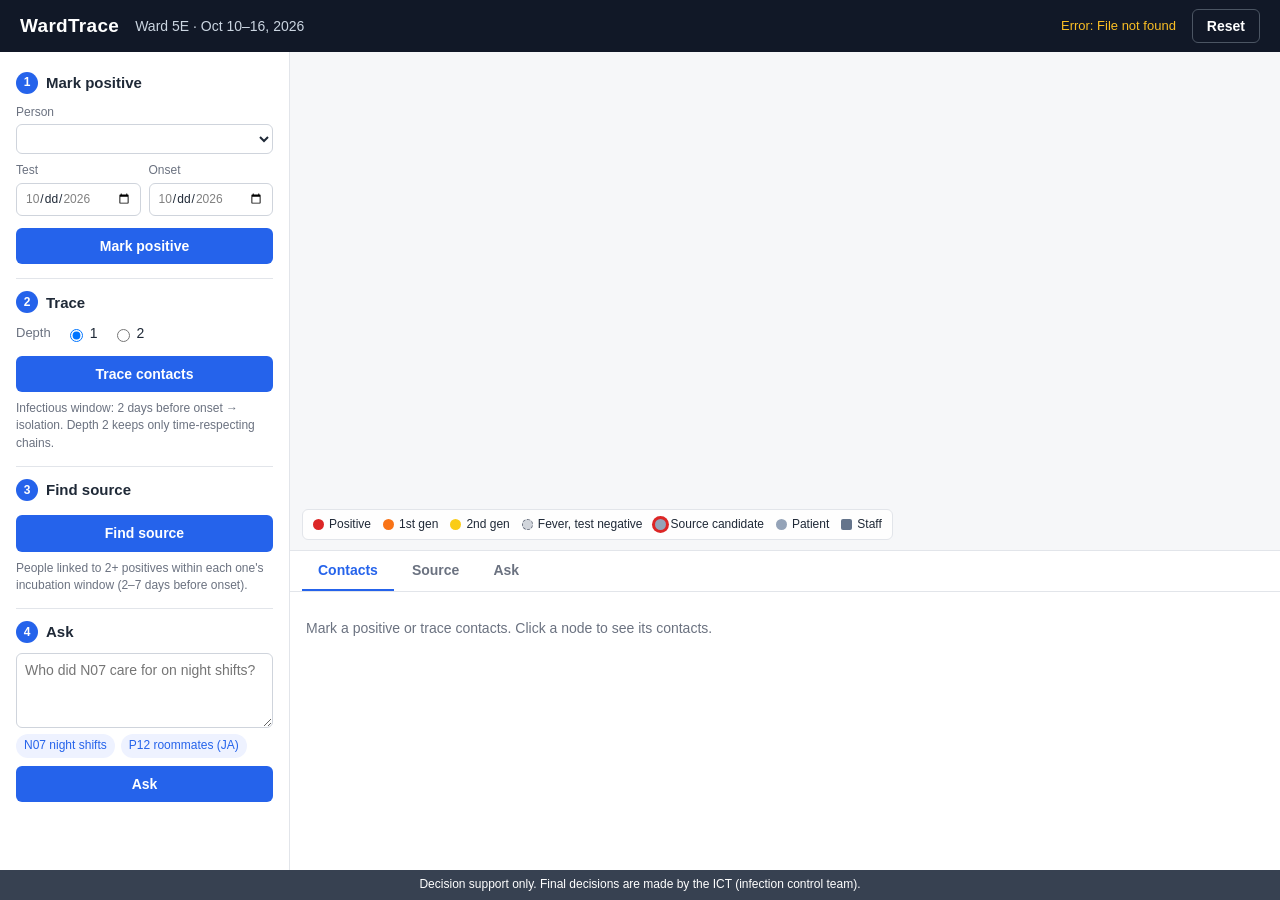
==== frontend/index.html @ 39a4a79b "Add frontend: graph, trace, source and ask panels - frontend/index.html, app.js, style.css: plain JS" ====
<!doctype html>
<html lang="en">
<head>
  <meta charset="utf-8">
  <meta name="viewport" content="width=device-width, initial-scale=1">
  <title>WardTrace</title>
  <link rel="stylesheet" href="style.css">
</head>
<body>
  <header>
    <h1>WardTrace</h1>
    <span class="sub">Ward 5E · Oct 10–16, 2026</span>
    <span id="status" class="status"></span>
    <button id="reset" class="ghost">Reset</button>
  </header>

  <aside>
    <section>
      <h2><span class="num">1</span> Mark positive</h2>
      <label>Person
        <select id="person"></select>
      </label>
      <div class="row">
        <label>Test <input type="date" id="test-date" min="2026-10-10" max="2026-10-16"></label>
        <label>Onset <input type="date" id="onset-date" min="2026-10-01" max="2026-10-16"></label>
      </div>
      <button id="mark">Mark positive</button>
    </section>

    <section>
      <h2><span class="num">2</span> Trace</h2>
      <div class="depth">
        Depth
        <label><input type="radio" name="depth" value="1" checked> 1</label>
        <label><input type="radio" name="depth" value="2"> 2</label>
      </div>
      <button id="trace">Trace contacts</button>
      <p class="hint">Infectious window: 2 days before onset → isolation. Depth 2 keeps only time-respecting chains.</p>
    </section>

    <section>
      <h2><span class="num">3</span> Find source</h2>
      <button id="source">Find source</button>
      <p class="hint">People linked to 2+ positives within each one's incubation window (2–7 days before onset).</p>
    </section>

    <section>
      <h2><span class="num">4</span> Ask</h2>
      <textarea id="question" rows="3" placeholder="Who did N07 care for on night shifts?"></textarea>
      <div class="chips">
        <button class="chip" data-q="Who did N07 care for on night shifts?">N07 night shifts</button>
        <button class="chip" data-q="P12と同じ病室にいた患者は？">P12 roommates (JA)</button>
      </div>
      <button id="ask">Ask</button>
    </section>
  </aside>

  <main>
    <div id="graph-wrap">
      <div id="cy"></div>
      <div class="legend">
        <span><i class="dot" style="background:var(--positive)"></i>Positive</span>
        <span><i class="dot" style="background:var(--gen1)"></i>1st gen</span>
        <span><i class="dot" style="background:var(--gen2)"></i>2nd gen</span>
        <span><i class="dot fever"></i>Fever, test negative</span>
        <span><i class="dot cand"></i>Source candidate</span>
        <span><i class="dot"></i>Patient</span>
        <span><i class="sq"></i>Staff</span>
      </div>
    </div>

    <div id="panel">
      <nav class="tabs">
        <button data-tab="contacts" class="active">Contacts</button>
        <button data-tab="source">Source</button>
        <button data-tab="ask">Ask</button>
      </nav>
      <div id="tab-contacts" class="tab active"><p class="empty">Mark a positive or trace contacts. Click a node to see its contacts.</p></div>
      <div id="tab-source" class="tab"><p class="empty">Click “Find source”.</p></div>
      <div id="tab-ask" class="tab"><p class="empty">Ask a question in English or Japanese. The generated Cypher is shown so the query is auditable.</p></div>
    </div>
  </main>

  <footer>Decision support only. Final decisions are made by the ICT (infection control team).</footer>

  <script src="/vendor/cytoscape.min.js"></script>
  <script src="app.js"></script>
</body>
</html>
---- frontend/style.css ----
:root {
  --bg: #f6f7f9;
  --panel: #ffffff;
  --line: #e2e5ea;
  --text: #1f2937;
  --muted: #6b7280;
  --accent: #2563eb;
  --positive: #dc2626;
  --gen1: #f97316;
  --gen2: #facc15;
  --fever: #d1d5db;
  --node: #94a3b8;
}

* { box-sizing: border-box; }

html, body { height: 100%; margin: 0; }

body {
  background: var(--bg);
  color: var(--text);
  font: 14px/1.45 -apple-system, BlinkMacSystemFont, "Segoe UI", "Hiragino Sans", sans-serif;
  display: grid;
  grid-template-columns: 290px 1fr;
  grid-template-rows: 52px 1fr 30px;
  grid-template-areas: "header header" "aside main" "footer footer";
}

header {
  grid-area: header;
  display: flex;
  align-items: center;
  gap: 16px;
  padding: 0 20px;
  background: #111827;
  color: #fff;
}
header h1 { font-size: 19px; margin: 0; letter-spacing: .3px; }
header .sub { color: #cbd5e1; }
header .status { margin-left: auto; color: #fbbf24; font-size: 13px; }
header .ghost { background: transparent; border: 1px solid #4b5563; color: #fff; width: auto; padding: 6px 14px; margin: 0; }
header .ghost:hover { background: #1f2937; }

aside {
  grid-area: aside;
  overflow-y: auto;
  background: var(--panel);
  border-right: 1px solid var(--line);
  padding: 8px 16px 16px;
}
aside section { padding: 12px 0 14px; border-bottom: 1px solid var(--line); }
aside section:last-child { border-bottom: 0; }
aside h2 { font-size: 15px; margin: 0 0 10px; display: flex; align-items: center; gap: 8px; }
.num {
  display: inline-grid; place-items: center;
  width: 22px; height: 22px; border-radius: 50%;
  background: var(--accent); color: #fff; font-size: 12px;
}
label { display: block; font-size: 12px; color: var(--muted); margin-bottom: 8px; }
select, input[type=date], textarea {
  display: block; width: 100%; margin-top: 3px;
  padding: 6px 8px; font: inherit; color: var(--text);
  border: 1px solid #cfd4dc; border-radius: 6px; background: #fff;
}
textarea { resize: vertical; }
.row { display: grid; grid-template-columns: 1fr 1fr; gap: 8px; }
.depth { display: flex; align-items: center; gap: 14px; font-size: 13px; margin-bottom: 8px; color: var(--muted); }
.depth label { display: flex; align-items: center; gap: 4px; margin: 0; color: var(--text); font-size: 14px; }
button {
  width: 100%; padding: 8px 12px; margin-top: 4px;
  font: inherit; font-weight: 600; color: #fff;
  background: var(--accent); border: 0; border-radius: 6px; cursor: pointer;
}
button:hover { background: #1d4ed8; }
button:disabled { opacity: .55; cursor: wait; }
.chips { display: flex; flex-wrap: wrap; gap: 6px; margin: 6px 0 4px; }
.chip {
  width: auto; margin: 0; padding: 3px 8px;
  font-size: 12px; font-weight: 500;
  color: var(--accent); background: #eef2ff; border-radius: 12px;
}
.chip:hover { background: #e0e7ff; }
.hint { margin: 8px 0 0; font-size: 12px; color: var(--muted); }

main {
  grid-area: main;
  display: grid;
  grid-template-rows: 1fr 320px;
  min-height: 0;
}
#graph-wrap { position: relative; min-height: 0; }
#cy { position: absolute; inset: 0; }
.legend {
  position: absolute; left: 12px; bottom: 10px;
  display: flex; flex-wrap: wrap; gap: 12px;
  padding: 6px 10px; font-size: 12px;
  background: rgba(255,255,255,.92); border: 1px solid var(--line); border-radius: 6px;
}
.legend span { display: flex; align-items: center; gap: 5px; }
.dot { display: inline-block; width: 11px; height: 11px; border-radius: 50%; background: var(--node); }
.dot.fever { background: var(--fever); border: 1.5px dashed #6b7280; }
.dot.cand { background: var(--node); box-shadow: 0 0 0 3px var(--positive); }
.sq { display: inline-block; width: 11px; height: 11px; border-radius: 2px; background: #64748b; }

#panel {
  display: flex; flex-direction: column; min-height: 0;
  background: var(--panel); border-top: 1px solid var(--line);
}
.tabs { display: flex; gap: 2px; padding: 0 12px; border-bottom: 1px solid var(--line); }
.tabs button {
  width: auto; margin: 0; padding: 9px 16px;
  color: var(--muted); background: transparent; border-radius: 0;
  border-bottom: 2px solid transparent; font-weight: 600;
}
.tabs button:hover { background: #f3f4f6; }
.tabs button.active { color: var(--accent); border-bottom-color: var(--accent); }
.tab { display: none; overflow: auto; padding: 12px 16px; flex: 1; }
.tab.active { display: block; }
.empty { color: var(--muted); }

h3 { font-size: 14px; margin: 4px 0 8px; }
h3 .count { color: var(--muted); font-weight: 500; }
.summary { margin: 0 0 10px; }
.cols { display: grid; grid-template-columns: 1fr 1fr; gap: 20px; }

table { border-collapse: collapse; width: 100%; font-size: 13px; }
th, td { text-align: left; padding: 5px 8px; border-bottom: 1px solid #eef0f3; vertical-align: top; }
th { color: var(--muted); font-weight: 600; position: sticky; top: 0; background: var(--panel); }
tbody tr { cursor: pointer; }
tbody tr:hover { background: #f8fafc; }
.id { font-weight: 700; white-space: nowrap; }
.muted { color: var(--muted); }

.badge {
  display: inline-block; padding: 1px 7px; border-radius: 10px;
  font-size: 11px; font-weight: 600; background: #eef0f3; color: #374151;
}
.badge.positive { background: #fee2e2; color: #b91c1c; }
.badge.negative { background: #dcfce7; color: #166534; }
.badge.fever_negative { background: #f3f4f6; color: #4b5563; border: 1px dashed #9ca3af; }
.badge.untested { background: #fef3c7; color: #92400e; }

.answer { font-size: 15px; margin: 0 0 10px; padding: 10px 12px; background: #f8fafc; border-left: 3px solid var(--accent); }
.question { color: var(--muted); margin: 0 0 6px; }
details { margin: 8px 0; }
summary { cursor: pointer; color: var(--accent); font-weight: 600; }
pre { background: #0f172a; color: #e2e8f0; padding: 10px 12px; border-radius: 6px; overflow: auto; font-size: 12px; }
.error { color: var(--positive); }

footer {
  grid-area: footer;
  display: flex; align-items: center; justify-content: center;
  font-size: 12px; color: #fff; background: #374151;
}
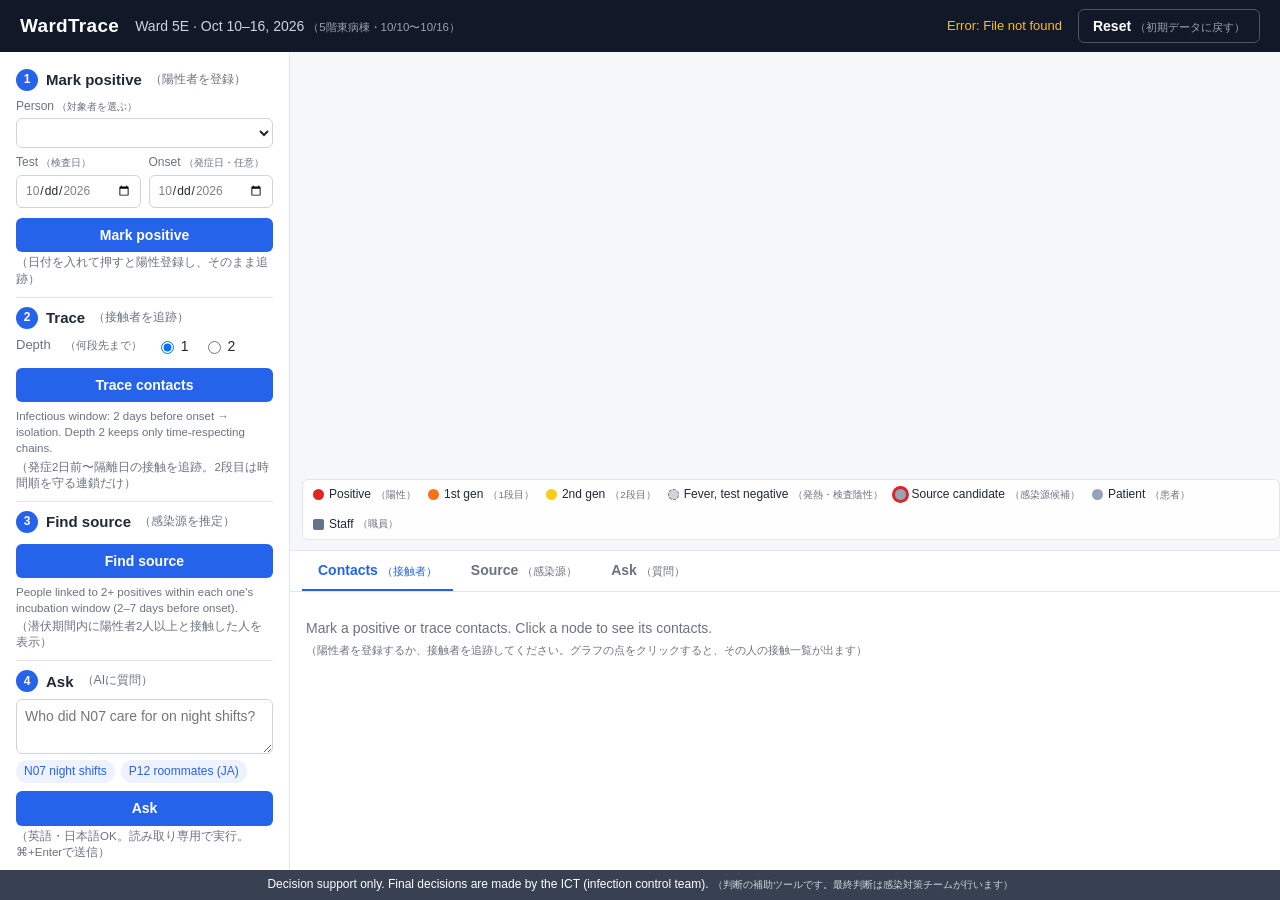
==== commit f49d4ffa: "Add Japanese usage notes next to English UI labels - Headings, labels, hints, legend, tabs and foote" ====
--- a/frontend/index.html
+++ b/frontend/index.html
@@ -9,49 +9,53 @@
 <body>
   <header>
     <h1>WardTrace</h1>
-    <span class="sub">Ward 5E · Oct 10–16, 2026</span>
+    <span class="sub">Ward 5E · Oct 10–16, 2026 <span class="ja">（5階東病棟・10/10〜10/16）</span></span>
     <span id="status" class="status"></span>
-    <button id="reset" class="ghost">Reset</button>
+    <button id="reset" class="ghost">Reset <span class="ja">（初期データに戻す）</span></button>
   </header>
 
   <aside>
     <section>
-      <h2><span class="num">1</span> Mark positive</h2>
-      <label>Person
+      <h2><span class="num">1</span> Mark positive <span class="ja">（陽性者を登録）</span></h2>
+      <label>Person <span class="ja">（対象者を選ぶ）</span>
         <select id="person"></select>
       </label>
       <div class="row">
-        <label>Test <input type="date" id="test-date" min="2026-10-10" max="2026-10-16"></label>
-        <label>Onset <input type="date" id="onset-date" min="2026-10-01" max="2026-10-16"></label>
+        <label>Test <span class="ja">（検査日）</span> <input type="date" id="test-date" min="2026-10-10" max="2026-10-16"></label>
+        <label>Onset <span class="ja">（発症日・任意）</span> <input type="date" id="onset-date" min="2026-10-01" max="2026-10-16"></label>
       </div>
       <button id="mark">Mark positive</button>
+      <p class="hint ja-block">（日付を入れて押すと陽性登録し、そのまま追跡）</p>
     </section>
 
     <section>
-      <h2><span class="num">2</span> Trace</h2>
+      <h2><span class="num">2</span> Trace <span class="ja">（接触者を追跡）</span></h2>
       <div class="depth">
-        Depth
+        Depth <span class="ja">（何段先まで）</span>
         <label><input type="radio" name="depth" value="1" checked> 1</label>
         <label><input type="radio" name="depth" value="2"> 2</label>
       </div>
       <button id="trace">Trace contacts</button>
       <p class="hint">Infectious window: 2 days before onset → isolation. Depth 2 keeps only time-respecting chains.</p>
+      <p class="hint ja-block">（発症2日前〜隔離日の接触を追跡。2段目は時間順を守る連鎖だけ）</p>
     </section>
 
     <section>
-      <h2><span class="num">3</span> Find source</h2>
+      <h2><span class="num">3</span> Find source <span class="ja">（感染源を推定）</span></h2>
       <button id="source">Find source</button>
       <p class="hint">People linked to 2+ positives within each one's incubation window (2–7 days before onset).</p>
+      <p class="hint ja-block">（潜伏期間内に陽性者2人以上と接触した人を表示）</p>
     </section>
 
     <section>
-      <h2><span class="num">4</span> Ask</h2>
-      <textarea id="question" rows="3" placeholder="Who did N07 care for on night shifts?"></textarea>
+      <h2><span class="num">4</span> Ask <span class="ja">（AIに質問）</span></h2>
+      <textarea id="question" rows="2" placeholder="Who did N07 care for on night shifts?"></textarea>
       <div class="chips">
         <button class="chip" data-q="Who did N07 care for on night shifts?">N07 night shifts</button>
         <button class="chip" data-q="P12と同じ病室にいた患者は？">P12 roommates (JA)</button>
       </div>
       <button id="ask">Ask</button>
+      <p class="hint ja-block">（英語・日本語OK。読み取り専用で実行。⌘+Enterで送信）</p>
     </section>
   </aside>
 
@@ -59,29 +63,29 @@
     <div id="graph-wrap">
       <div id="cy"></div>
       <div class="legend">
-        <span><i class="dot" style="background:var(--positive)"></i>Positive</span>
-        <span><i class="dot" style="background:var(--gen1)"></i>1st gen</span>
-        <span><i class="dot" style="background:var(--gen2)"></i>2nd gen</span>
-        <span><i class="dot fever"></i>Fever, test negative</span>
-        <span><i class="dot cand"></i>Source candidate</span>
-        <span><i class="dot"></i>Patient</span>
-        <span><i class="sq"></i>Staff</span>
+        <span><i class="dot" style="background:var(--positive)"></i>Positive <span class="ja">（陽性）</span></span>
+        <span><i class="dot" style="background:var(--gen1)"></i>1st gen <span class="ja">（1段目）</span></span>
+        <span><i class="dot" style="background:var(--gen2)"></i>2nd gen <span class="ja">（2段目）</span></span>
+        <span><i class="dot fever"></i>Fever, test negative <span class="ja">（発熱・検査陰性）</span></span>
+        <span><i class="dot cand"></i>Source candidate <span class="ja">（感染源候補）</span></span>
+        <span><i class="dot"></i>Patient <span class="ja">（患者）</span></span>
+        <span><i class="sq"></i>Staff <span class="ja">（職員）</span></span>
       </div>
     </div>
 
     <div id="panel">
       <nav class="tabs">
-        <button data-tab="contacts" class="active">Contacts</button>
-        <button data-tab="source">Source</button>
-        <button data-tab="ask">Ask</button>
+        <button data-tab="contacts" class="active">Contacts <span class="ja">（接触者）</span></button>
+        <button data-tab="source">Source <span class="ja">（感染源）</span></button>
+        <button data-tab="ask">Ask <span class="ja">（質問）</span></button>
       </nav>
-      <div id="tab-contacts" class="tab active"><p class="empty">Mark a positive or trace contacts. Click a node to see its contacts.</p></div>
-      <div id="tab-source" class="tab"><p class="empty">Click “Find source”.</p></div>
-      <div id="tab-ask" class="tab"><p class="empty">Ask a question in English or Japanese. The generated Cypher is shown so the query is auditable.</p></div>
+      <div id="tab-contacts" class="tab active"><p class="empty">Mark a positive or trace contacts. Click a node to see its contacts.<br><span class="ja">（陽性者を登録するか、接触者を追跡してください。グラフの点をクリックすると、その人の接触一覧が出ます）</span></p></div>
+      <div id="tab-source" class="tab"><p class="empty">Click “Find source”.<br><span class="ja">（左の「Find source」を押してください）</span></p></div>
+      <div id="tab-ask" class="tab"><p class="empty">Ask a question in English or Japanese. The generated Cypher is shown so the query is auditable.<br><span class="ja">（英語か日本語で質問してください。AIが作った Cypher も表示されるので、何を調べたか確認できます）</span></p></div>
     </div>
   </main>
 
-  <footer>Decision support only. Final decisions are made by the ICT (infection control team).</footer>
+  <footer>Decision support only. Final decisions are made by the ICT (infection control team). <span class="ja">（判断の補助ツールです。最終判断は感染対策チームが行います）</span></footer>
 
   <script src="/vendor/cytoscape.min.js"></script>
   <script src="app.js"></script>
--- a/frontend/style.css
+++ b/frontend/style.css
@@ -48,15 +48,15 @@
   border-right: 1px solid var(--line);
   padding: 8px 16px 16px;
 }
-aside section { padding: 12px 0 14px; border-bottom: 1px solid var(--line); }
+aside section { padding: 9px 0 10px; border-bottom: 1px solid var(--line); }
 aside section:last-child { border-bottom: 0; }
-aside h2 { font-size: 15px; margin: 0 0 10px; display: flex; align-items: center; gap: 8px; }
+aside h2 { font-size: 15px; margin: 0 0 7px; display: flex; align-items: center; gap: 8px; }
 .num {
   display: inline-grid; place-items: center;
   width: 22px; height: 22px; border-radius: 50%;
   background: var(--accent); color: #fff; font-size: 12px;
 }
-label { display: block; font-size: 12px; color: var(--muted); margin-bottom: 8px; }
+label { display: block; font-size: 12px; color: var(--muted); margin-bottom: 6px; }
 select, input[type=date], textarea {
   display: block; width: 100%; margin-top: 3px;
   padding: 6px 8px; font: inherit; color: var(--text);
@@ -67,7 +67,7 @@
 .depth { display: flex; align-items: center; gap: 14px; font-size: 13px; margin-bottom: 8px; color: var(--muted); }
 .depth label { display: flex; align-items: center; gap: 4px; margin: 0; color: var(--text); font-size: 14px; }
 button {
-  width: 100%; padding: 8px 12px; margin-top: 4px;
+  width: 100%; padding: 7px 12px; margin-top: 4px;
   font: inherit; font-weight: 600; color: #fff;
   background: var(--accent); border: 0; border-radius: 6px; cursor: pointer;
 }
@@ -80,7 +80,15 @@
   color: var(--accent); background: #eef2ff; border-radius: 12px;
 }
 .chip:hover { background: #e0e7ff; }
-.hint { margin: 8px 0 0; font-size: 12px; color: var(--muted); }
+.hint { margin: 6px 0 0; font-size: 11.5px; line-height: 1.4; color: var(--muted); }
+.ja-block { margin-top: 2px; }
+
+/* 英語の横に添える日本語の使い方 */
+.ja { font-size: 0.82em; font-weight: 400; color: var(--muted); }
+header .ja { color: #9ca3af; }
+footer .ja { color: #d1d5db; margin-left: 4px; }
+.tabs button .ja { font-weight: 500; }
+.tabs button.active .ja { color: var(--accent); }
 
 main {
   grid-area: main;
@@ -120,6 +128,7 @@
 
 h3 { font-size: 14px; margin: 4px 0 8px; }
 h3 .count { color: var(--muted); font-weight: 500; }
+h3 .count b { color: var(--text); }
 .summary { margin: 0 0 10px; }
 .cols { display: grid; grid-template-columns: 1fr 1fr; gap: 20px; }
 
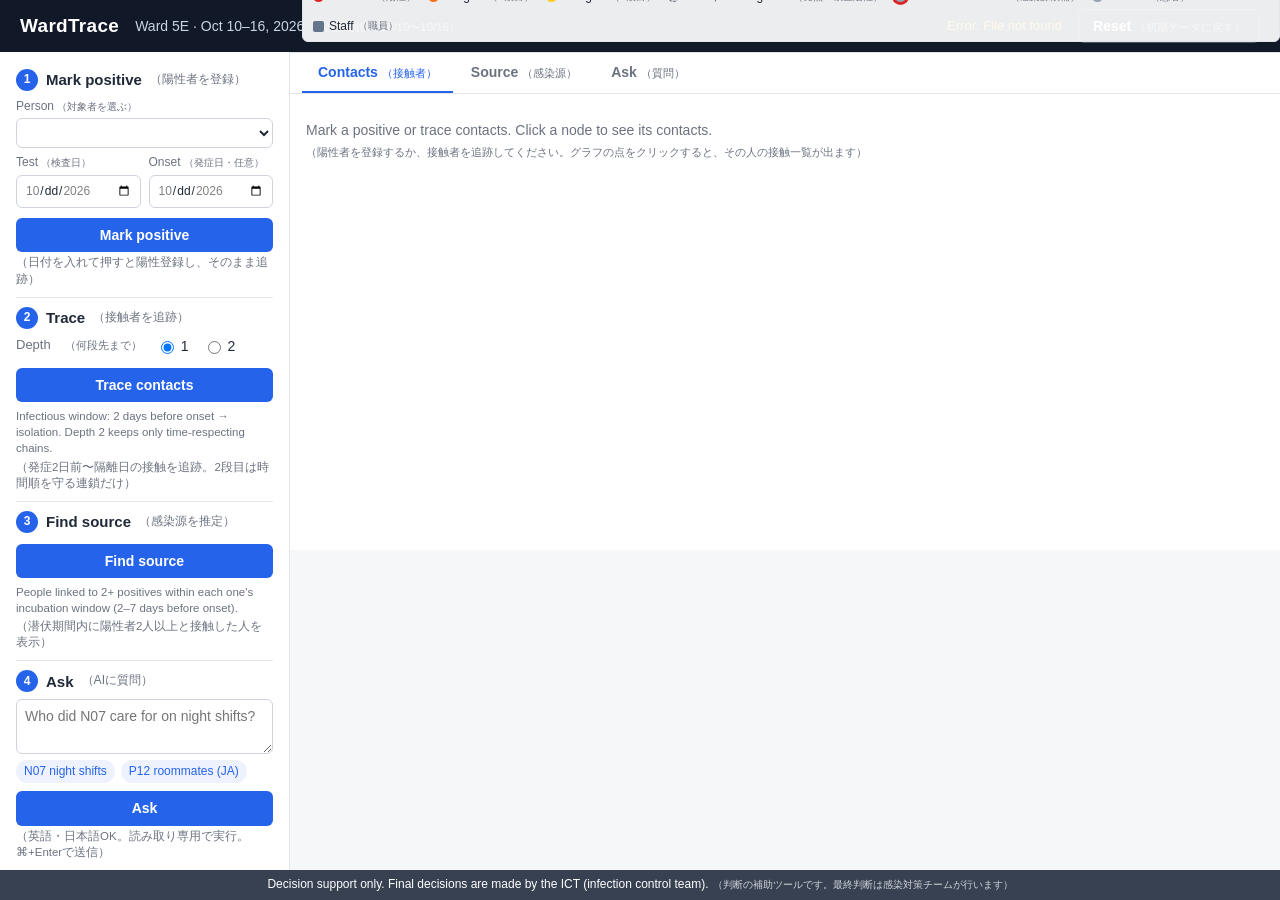
==== commit 1dd0cdea: "Show counts above the graph and paths through a 1st-gen person - /api/trace returns counts and, for " ====
--- a/frontend/index.html
+++ b/frontend/index.html
@@ -60,8 +60,10 @@
   </aside>
 
   <main>
+    <div id="counts" hidden></div>
     <div id="graph-wrap">
       <div id="cy"></div>
+      <div id="caption" hidden></div>
       <div class="legend">
         <span><i class="dot" style="background:var(--positive)"></i>Positive <span class="ja">（陽性）</span></span>
         <span><i class="dot" style="background:var(--gen1)"></i>1st gen <span class="ja">（1段目）</span></span>
@@ -70,6 +72,10 @@
         <span><i class="dot cand"></i>Source candidate <span class="ja">（感染源候補）</span></span>
         <span><i class="dot"></i>Patient <span class="ja">（患者）</span></span>
         <span><i class="sq"></i>Staff <span class="ja">（職員）</span></span>
+      </div>
+      <div id="mini-wrap" hidden>
+        <div class="mini-title">Ward overview <span class="ja">（病棟全体・クリックで大きく表示）</span></div>
+        <div id="mini"></div>
       </div>
     </div>
 
--- a/frontend/style.css
+++ b/frontend/style.css
@@ -93,9 +93,26 @@
 main {
   grid-area: main;
   display: grid;
-  grid-template-rows: 1fr 320px;
+  grid-template-rows: auto 1fr 320px;
   min-height: 0;
 }
+
+/* グラフの上の人数表示（追跡したときだけ出す） */
+#counts {
+  display: flex; align-items: baseline; flex-wrap: wrap; gap: 6px;
+  padding: 7px 16px; font-size: 15px;
+  background: var(--panel); border-bottom: 1px solid var(--line);
+}
+#counts[hidden] { display: none; }
+#counts b { font-size: 17px; }
+#counts .idx {
+  padding: 1px 8px; border-radius: 10px; font-size: 13px; font-weight: 700;
+  color: #fff; background: var(--positive);
+}
+#counts .via { color: #92400e; }
+#counts .ja { margin-left: 6px; }
+.focus-note { margin: 0 0 6px; padding: 5px 8px; font-size: 12px; background: #fef9c3; border-radius: 4px; }
+tbody tr.focus { background: #fff7ed; }
 #graph-wrap { position: relative; min-height: 0; }
 #cy { position: absolute; inset: 0; }
 .legend {
@@ -105,6 +122,29 @@
   background: rgba(255,255,255,.92); border: 1px solid var(--line); border-radius: 6px;
 }
 .legend span { display: flex; align-items: center; gap: 5px; }
+
+/* 追跡アニメーションの各段階で、何をしているかを出す字幕 */
+#caption {
+  position: absolute; left: 12px; top: 10px; max-width: 58%;
+  padding: 8px 12px; font-size: 14px; font-weight: 600; line-height: 1.45;
+  color: var(--text); background: rgba(255,255,255,.96);
+  border: 1px solid var(--line); border-left: 4px solid var(--gen1); border-radius: 6px;
+  box-shadow: 0 1px 4px rgba(0,0,0,.08);
+}
+#caption[hidden] { display: none; }
+#caption .ja { font-size: 12px; }
+
+/* 追跡後に右上に出す病棟全体の縮小図（最初の配置のまま）。右下は凡例と重なるので右上 */
+#mini-wrap {
+  position: absolute; right: 12px; top: 10px;
+  width: 250px; padding: 4px 6px 6px;
+  background: rgba(255,255,255,.95); border: 1px solid var(--line); border-radius: 6px;
+  box-shadow: 0 1px 4px rgba(0,0,0,.08); cursor: pointer;
+}
+#mini-wrap[hidden] { display: none; }
+#mini-wrap:hover { border-color: var(--accent); }
+.mini-title { font-size: 11px; font-weight: 600; color: var(--text); margin-bottom: 2px; }
+#mini { width: 100%; height: 170px; }
 .dot { display: inline-block; width: 11px; height: 11px; border-radius: 50%; background: var(--node); }
 .dot.fever { background: var(--fever); border: 1.5px dashed #6b7280; }
 .dot.cand { background: var(--node); box-shadow: 0 0 0 3px var(--positive); }
